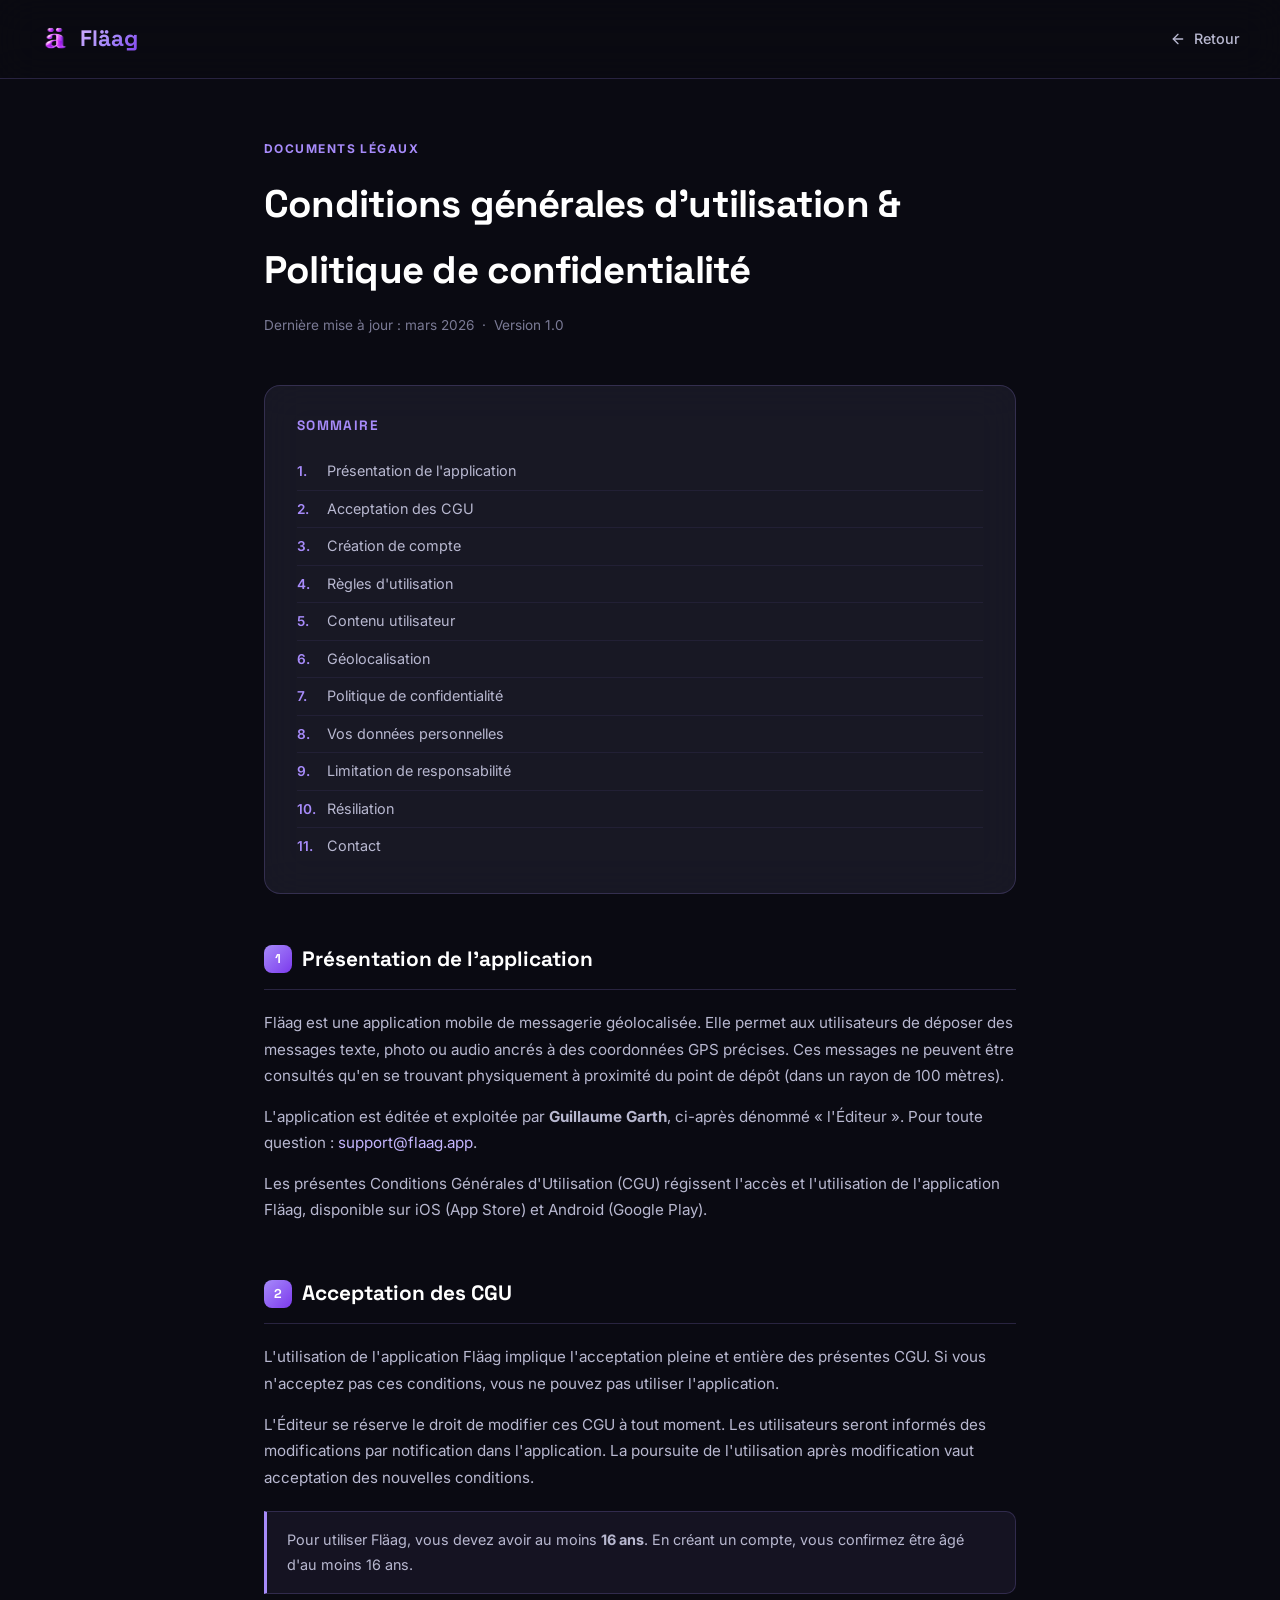
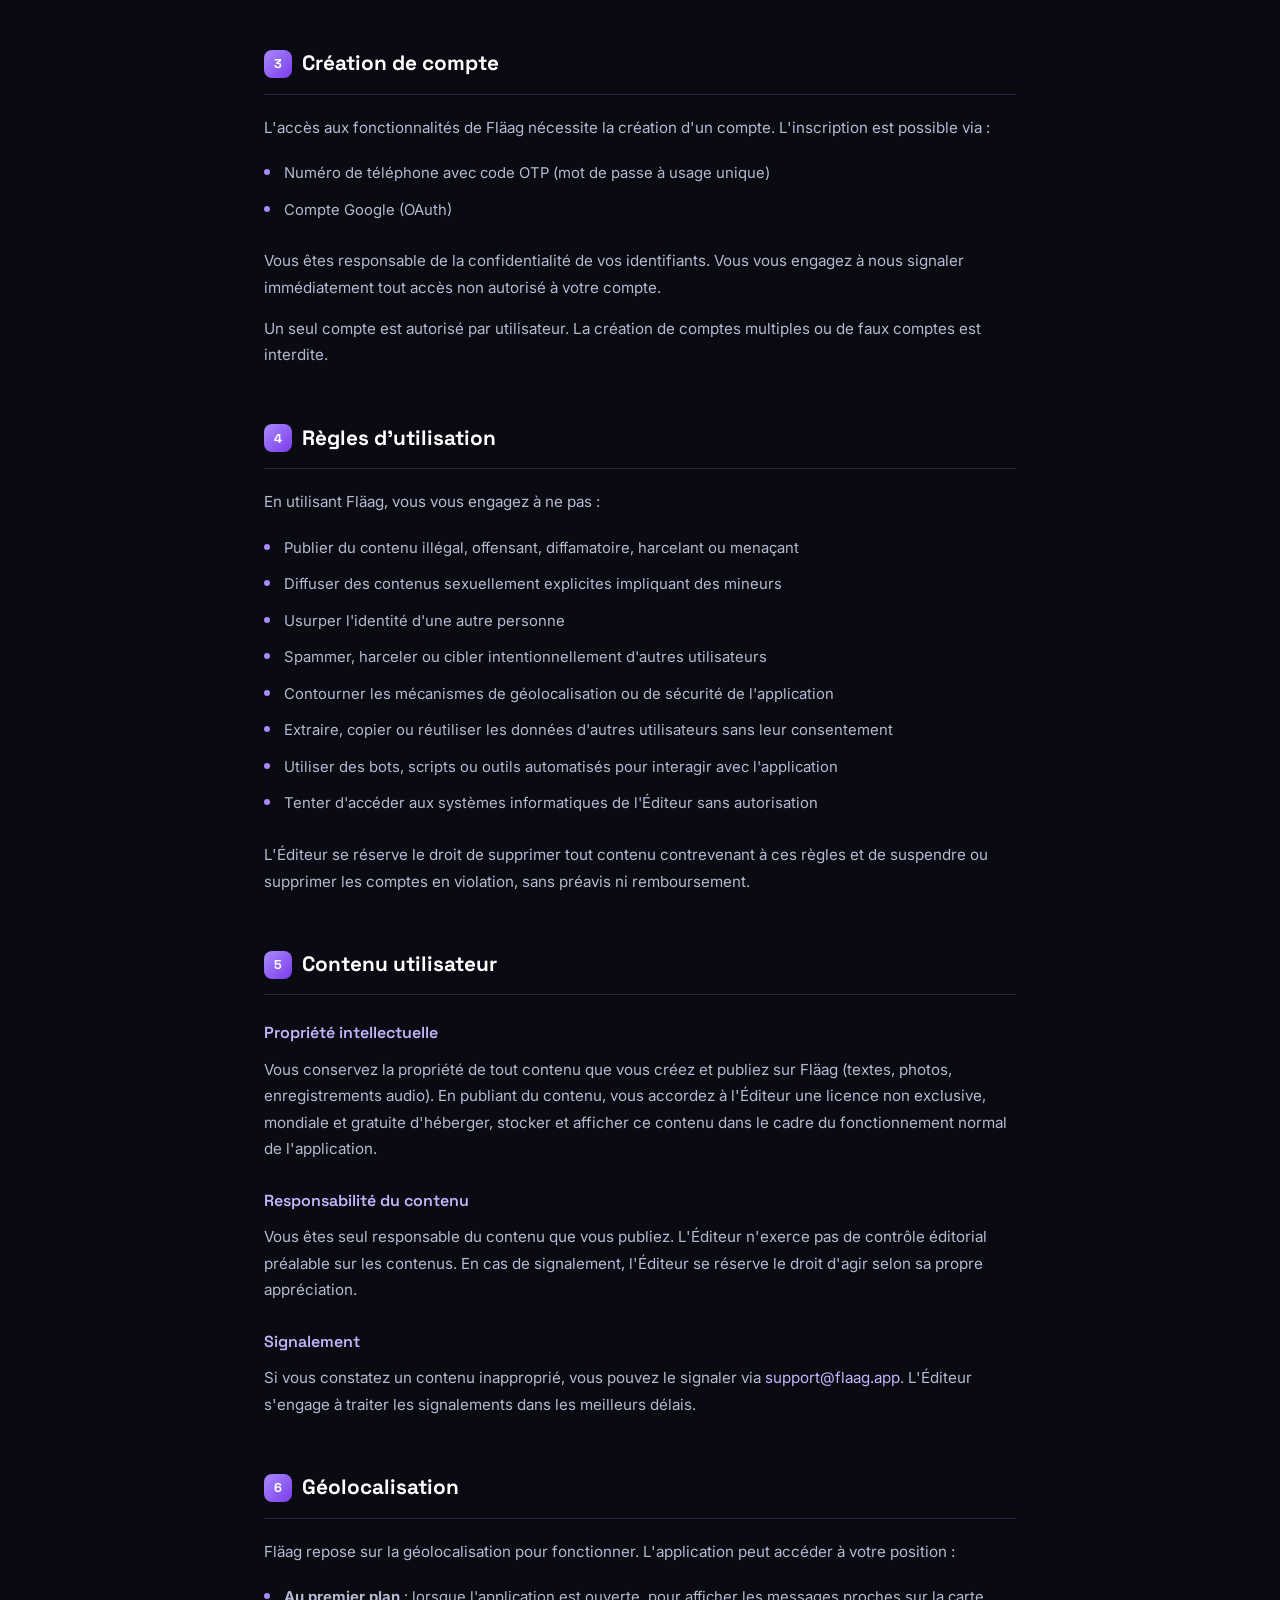
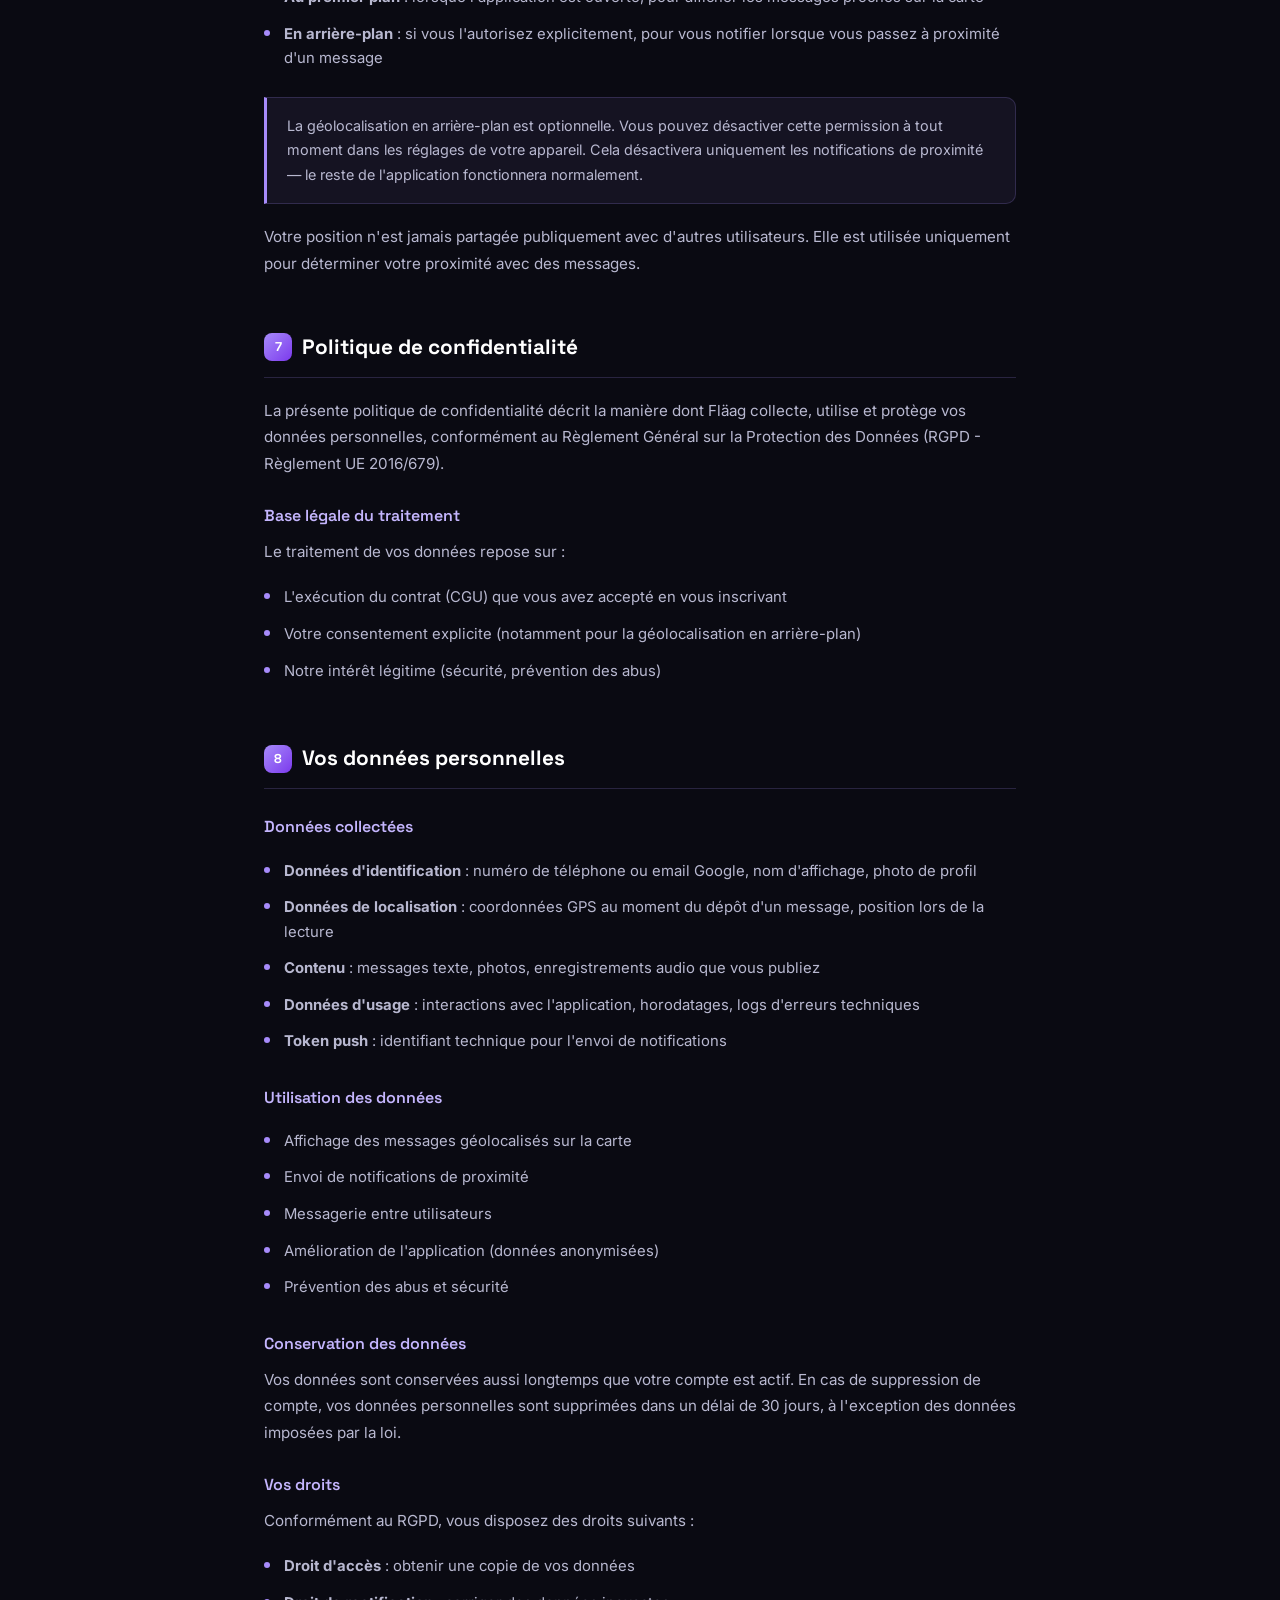
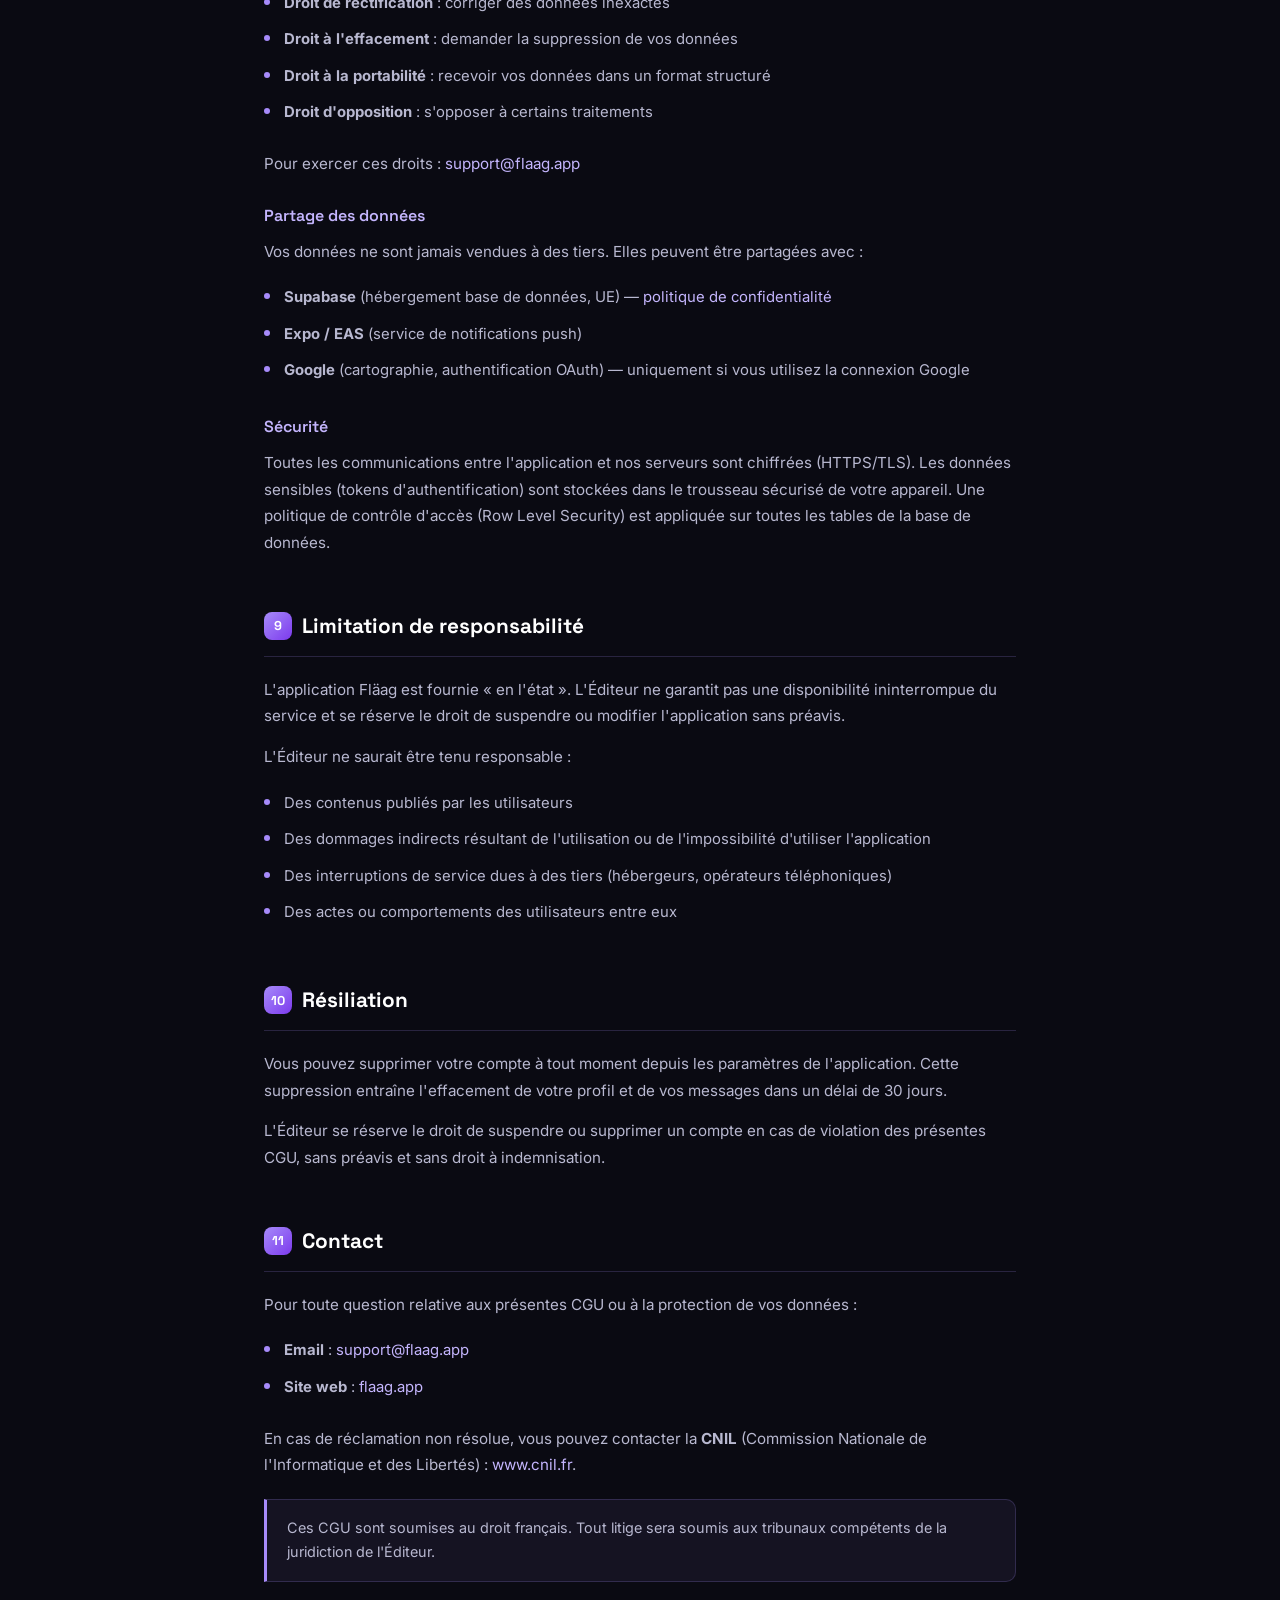
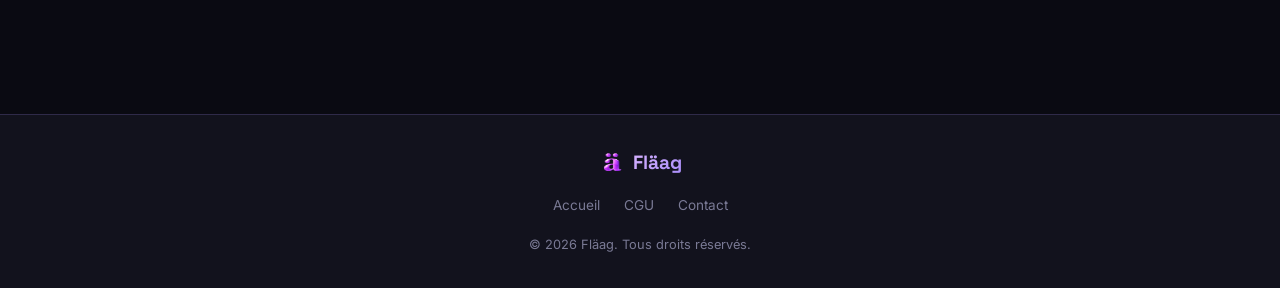
==== cgu.html @ 6e0fe10a "feat: initial landing page for Fläag app Landing page complète avec charte graphique de l'app (dark " ====
<!DOCTYPE html>
<html lang="fr" prefix="og: https://ogp.me/ns#">
<head>
  <meta charset="UTF-8" />
  <meta name="viewport" content="width=device-width, initial-scale=1.0" />

  <!-- ===== PRIMARY SEO ===== -->
  <title>CGU & Politique de confidentialité — Fläag, application de messagerie géolocalisée</title>
  <meta name="description" content="Conditions générales d'utilisation et politique de confidentialité de Fläag, l'application mobile de messagerie géolocalisée. Vos droits, vos données, notre engagement." />
  <meta name="author" content="Fläag" />
  <meta name="robots" content="index, follow" />
  <meta name="theme-color" content="#A78BFA" />
  <link rel="canonical" href="https://flaag.app/cgu.html" />

  <!-- ===== OPEN GRAPH ===== -->
  <meta property="og:type" content="website" />
  <meta property="og:site_name" content="Fläag" />
  <meta property="og:title" content="CGU & Politique de confidentialité — Fläag" />
  <meta property="og:description" content="Conditions générales d'utilisation et politique de confidentialité de Fläag, l'application de messagerie géolocalisée." />
  <meta property="og:image" content="https://flaag.app/assets/og-image.png" />
  <meta property="og:url" content="https://flaag.app/cgu.html" />
  <meta property="og:locale" content="fr_FR" />

  <!-- ===== ICONS ===== -->
  <link rel="icon" type="image/png" href="assets/logo transparent.png" />
  <link rel="apple-touch-icon" href="assets/logo transparent.png" />

  <!-- ===== JSON-LD BREADCRUMB ===== -->
  <script type="application/ld+json">
  {
    "@context": "https://schema.org",
    "@type": "BreadcrumbList",
    "itemListElement": [
      {
        "@type": "ListItem",
        "position": 1,
        "name": "Accueil",
        "item": "https://flaag.app/"
      },
      {
        "@type": "ListItem",
        "position": 2,
        "name": "CGU & Politique de confidentialité",
        "item": "https://flaag.app/cgu.html"
      }
    ]
  }
  </script>

  <!-- ===== FONTS ===== -->
  <link rel="preconnect" href="https://fonts.googleapis.com" />
  <link rel="preconnect" href="https://fonts.gstatic.com" crossorigin />
  <link href="https://fonts.googleapis.com/css2?family=Inter:wght@300;400;500;600;700&family=Space+Grotesk:wght@400;500;600;700&display=swap" rel="stylesheet" />
  <style>
    *, *::before, *::after {
      box-sizing: border-box;
      margin: 0;
      padding: 0;
    }

    :root {
      --bg-primary: #0A0A12;
      --bg-secondary: #12121D;
      --surface: #1E1E2D;
      --surface-glass: rgba(30, 30, 45, 0.7);
      --violet: #A78BFA;
      --violet-light: #C4B5FD;
      --violet-dark: #7C3AED;
      --lavender: #D8B4FE;
      --text-primary: #FFFFFF;
      --text-secondary: #B8B8D0;
      --text-muted: #7A7A95;
      --border: rgba(167, 139, 250, 0.2);
      --border-glow: rgba(167, 139, 250, 0.35);
    }

    body {
      font-family: 'Inter', sans-serif;
      background-color: var(--bg-primary);
      color: var(--text-primary);
      line-height: 1.7;
    }

    /* NAV */
    nav {
      position: sticky;
      top: 0;
      z-index: 100;
      display: flex;
      align-items: center;
      justify-content: space-between;
      padding: 20px 40px;
      background: rgba(10, 10, 18, 0.9);
      backdrop-filter: blur(20px);
      border-bottom: 1px solid var(--border);
    }

    .nav-logo {
      display: flex;
      align-items: center;
      gap: 10px;
      text-decoration: none;
    }

    .nav-logo img {
      width: 30px;
      height: 30px;
      border-radius: 8px;
    }

    .nav-logo-text {
      font-family: 'Space Grotesk', sans-serif;
      font-size: 1.4rem;
      font-weight: 700;
      background: linear-gradient(135deg, var(--lavender), var(--violet), var(--violet-dark));
      -webkit-background-clip: text;
      -webkit-text-fill-color: transparent;
      background-clip: text;
    }

    .nav-back {
      display: flex;
      align-items: center;
      gap: 8px;
      color: var(--text-secondary);
      text-decoration: none;
      font-size: 0.9rem;
      font-weight: 500;
      transition: color 0.2s;
    }

    .nav-back:hover {
      color: var(--violet-light);
    }

    /* LAYOUT */
    .page-wrapper {
      max-width: 800px;
      margin: 0 auto;
      padding: 60px 24px 80px;
    }

    /* TABLE OF CONTENTS */
    .toc {
      background: var(--surface-glass);
      border: 1px solid var(--border);
      border-radius: 16px;
      padding: 28px 32px;
      margin-bottom: 48px;
      backdrop-filter: blur(20px);
    }

    .toc h2 {
      font-family: 'Space Grotesk', sans-serif;
      font-size: 0.85rem;
      font-weight: 700;
      letter-spacing: 0.1em;
      text-transform: uppercase;
      color: var(--violet);
      margin-bottom: 16px;
    }

    .toc ol {
      list-style: none;
      counter-reset: toc;
    }

    .toc li {
      counter-increment: toc;
      display: flex;
      align-items: baseline;
      gap: 10px;
      padding: 6px 0;
      border-bottom: 1px solid rgba(167, 139, 250, 0.08);
    }

    .toc li:last-child {
      border-bottom: none;
    }

    .toc li::before {
      content: counter(toc) ".";
      color: var(--violet);
      font-weight: 600;
      font-size: 0.85rem;
      min-width: 20px;
    }

    .toc a {
      color: var(--text-secondary);
      text-decoration: none;
      font-size: 0.9rem;
      transition: color 0.2s;
    }

    .toc a:hover {
      color: var(--violet-light);
    }

    /* HERO HEADER */
    .doc-header {
      margin-bottom: 48px;
    }

    .doc-label {
      font-size: 0.75rem;
      font-weight: 700;
      letter-spacing: 0.12em;
      text-transform: uppercase;
      color: var(--violet);
      margin-bottom: 12px;
    }

    .doc-header h1 {
      font-family: 'Space Grotesk', sans-serif;
      font-size: clamp(1.8rem, 4vw, 2.4rem);
      font-weight: 700;
      letter-spacing: -0.02em;
      margin-bottom: 12px;
    }

    .doc-header .meta {
      font-size: 0.85rem;
      color: var(--text-muted);
    }

    /* SECTIONS */
    .doc-section {
      margin-bottom: 52px;
      scroll-margin-top: 80px;
    }

    .doc-section h2 {
      font-family: 'Space Grotesk', sans-serif;
      font-size: 1.3rem;
      font-weight: 700;
      color: var(--text-primary);
      margin-bottom: 20px;
      padding-bottom: 12px;
      border-bottom: 1px solid var(--border);
      display: flex;
      align-items: center;
      gap: 10px;
    }

    .doc-section h2 .section-num {
      display: inline-flex;
      align-items: center;
      justify-content: center;
      width: 28px;
      height: 28px;
      background: linear-gradient(135deg, var(--violet), var(--violet-dark));
      border-radius: 8px;
      font-size: 0.8rem;
      font-weight: 700;
      flex-shrink: 0;
    }

    .doc-section h3 {
      font-family: 'Space Grotesk', sans-serif;
      font-size: 1rem;
      font-weight: 600;
      color: var(--violet-light);
      margin: 24px 0 10px;
    }

    .doc-section p {
      font-size: 0.95rem;
      color: var(--text-secondary);
      margin-bottom: 14px;
      line-height: 1.75;
    }

    .doc-section ul, .doc-section ol {
      margin: 12px 0 20px 0;
      padding-left: 0;
      list-style: none;
    }

    .doc-section li {
      font-size: 0.93rem;
      color: var(--text-secondary);
      padding: 6px 0 6px 20px;
      position: relative;
      line-height: 1.65;
    }

    .doc-section li::before {
      content: '';
      position: absolute;
      left: 0;
      top: 14px;
      width: 6px;
      height: 6px;
      background: var(--violet);
      border-radius: 50%;
    }

    .doc-section ol {
      counter-reset: list;
    }

    .doc-section ol li::before {
      content: counter(list) ".";
      counter-increment: list;
      background: none;
      color: var(--violet);
      font-weight: 600;
      font-size: 0.85rem;
      border-radius: 0;
      top: 6px;
      width: auto;
      height: auto;
    }

    .highlight-box {
      background: rgba(167, 139, 250, 0.07);
      border: 1px solid rgba(167, 139, 250, 0.2);
      border-left: 3px solid var(--violet);
      border-radius: 0 10px 10px 0;
      padding: 16px 20px;
      margin: 20px 0;
      font-size: 0.9rem;
      color: var(--text-secondary);
    }

    a {
      color: var(--violet-light);
      text-decoration: none;
    }

    a:hover {
      text-decoration: underline;
    }

    /* FOOTER */
    footer {
      background: var(--bg-secondary);
      border-top: 1px solid var(--border);
      padding: 32px 24px;
      text-align: center;
    }

    .footer-logo {
      display: inline-flex;
      align-items: center;
      gap: 8px;
      margin-bottom: 12px;
    }

    .footer-logo img {
      width: 26px;
      height: 26px;
      border-radius: 6px;
    }

    .footer-logo-text {
      font-family: 'Space Grotesk', sans-serif;
      font-size: 1.2rem;
      font-weight: 700;
      background: linear-gradient(135deg, var(--lavender), var(--violet));
      -webkit-background-clip: text;
      -webkit-text-fill-color: transparent;
      background-clip: text;
    }

    .footer-links {
      display: flex;
      gap: 24px;
      list-style: none;
      justify-content: center;
      margin-bottom: 16px;
      flex-wrap: wrap;
    }

    .footer-links a {
      color: var(--text-muted);
      text-decoration: none;
      font-size: 0.85rem;
      transition: color 0.2s;
    }

    .footer-links a:hover {
      color: var(--violet-light);
    }

    .footer-copy {
      font-size: 0.8rem;
      color: var(--text-muted);
    }

    @media (max-width: 640px) {
      nav {
        padding: 14px 20px;
      }
      .nav-back span {
        display: none;
      }
      .page-wrapper {
        padding: 32px 16px 56px;
      }
      .doc-header h1 {
        font-size: 1.5rem;
      }
      .toc {
        padding: 20px 16px;
      }
      .toc li {
        padding: 8px 0;
      }
      .doc-section {
        margin-bottom: 40px;
        scroll-margin-top: 70px;
      }
      .doc-section h2 {
        font-size: 1.15rem;
        flex-wrap: wrap;
      }
      .doc-section p,
      .doc-section li {
        font-size: 0.9rem;
      }
      .highlight-box {
        font-size: 0.88rem;
        padding: 14px 16px;
      }
      .footer-links {
        gap: 12px;
      }
    }
  </style>
</head>
<body>

  <nav>
    <a href="index.html" class="nav-logo">
      <img src="assets/logo transparent.png" alt="Fläag logo" />
      <span class="nav-logo-text">Fläag</span>
    </a>
    <a href="index.html" class="nav-back">
      <svg width="16" height="16" viewBox="0 0 24 24" fill="none" stroke="currentColor" stroke-width="2" stroke-linecap="round" stroke-linejoin="round"><line x1="19" y1="12" x2="5" y2="12"></line><polyline points="12 19 5 12 12 5"></polyline></svg>
      Retour
    </a>
  </nav>

  <div class="page-wrapper">

    <div class="doc-header">
      <p class="doc-label">Documents légaux</p>
      <h1>Conditions générales d'utilisation &amp; Politique de confidentialité</h1>
      <p class="meta">Dernière mise à jour : mars 2026 &nbsp;·&nbsp; Version 1.0</p>
    </div>

    <!-- TABLE OF CONTENTS -->
    <div class="toc">
      <h2>Sommaire</h2>
      <ol>
        <li><a href="#presentation">Présentation de l'application</a></li>
        <li><a href="#acceptation">Acceptation des CGU</a></li>
        <li><a href="#compte">Création de compte</a></li>
        <li><a href="#utilisation">Règles d'utilisation</a></li>
        <li><a href="#contenu">Contenu utilisateur</a></li>
        <li><a href="#geolocalisation">Géolocalisation</a></li>
        <li><a href="#confidentialite">Politique de confidentialité</a></li>
        <li><a href="#donnees">Vos données personnelles</a></li>
        <li><a href="#responsabilite">Limitation de responsabilité</a></li>
        <li><a href="#resiliation">Résiliation</a></li>
        <li><a href="#contact">Contact</a></li>
      </ol>
    </div>

    <!-- SECTION 1 -->
    <div class="doc-section" id="presentation">
      <h2><span class="section-num">1</span> Présentation de l'application</h2>
      <p>
        Fläag est une application mobile de messagerie géolocalisée. Elle permet aux utilisateurs de déposer des messages texte, photo ou audio ancrés à des coordonnées GPS précises. Ces messages ne peuvent être consultés qu'en se trouvant physiquement à proximité du point de dépôt (dans un rayon de 100 mètres).
      </p>
      <p>
        L'application est éditée et exploitée par <strong>Guillaume Garth</strong>, ci-après dénommé «&nbsp;l'Éditeur&nbsp;». Pour toute question : <a href="mailto:support@flaag.app">support@flaag.app</a>.
      </p>
      <p>
        Les présentes Conditions Générales d'Utilisation (CGU) régissent l'accès et l'utilisation de l'application Fläag, disponible sur iOS (App Store) et Android (Google Play).
      </p>
    </div>

    <!-- SECTION 2 -->
    <div class="doc-section" id="acceptation">
      <h2><span class="section-num">2</span> Acceptation des CGU</h2>
      <p>
        L'utilisation de l'application Fläag implique l'acceptation pleine et entière des présentes CGU. Si vous n'acceptez pas ces conditions, vous ne pouvez pas utiliser l'application.
      </p>
      <p>
        L'Éditeur se réserve le droit de modifier ces CGU à tout moment. Les utilisateurs seront informés des modifications par notification dans l'application. La poursuite de l'utilisation après modification vaut acceptation des nouvelles conditions.
      </p>
      <div class="highlight-box">
        Pour utiliser Fläag, vous devez avoir au moins <strong>16 ans</strong>. En créant un compte, vous confirmez être âgé d'au moins 16 ans.
      </div>
    </div>

    <!-- SECTION 3 -->
    <div class="doc-section" id="compte">
      <h2><span class="section-num">3</span> Création de compte</h2>
      <p>L'accès aux fonctionnalités de Fläag nécessite la création d'un compte. L'inscription est possible via :</p>
      <ul>
        <li>Numéro de téléphone avec code OTP (mot de passe à usage unique)</li>
        <li>Compte Google (OAuth)</li>
      </ul>
      <p>
        Vous êtes responsable de la confidentialité de vos identifiants. Vous vous engagez à nous signaler immédiatement tout accès non autorisé à votre compte.
      </p>
      <p>
        Un seul compte est autorisé par utilisateur. La création de comptes multiples ou de faux comptes est interdite.
      </p>
    </div>

    <!-- SECTION 4 -->
    <div class="doc-section" id="utilisation">
      <h2><span class="section-num">4</span> Règles d'utilisation</h2>
      <p>En utilisant Fläag, vous vous engagez à ne pas :</p>
      <ul>
        <li>Publier du contenu illégal, offensant, diffamatoire, harcelant ou menaçant</li>
        <li>Diffuser des contenus sexuellement explicites impliquant des mineurs</li>
        <li>Usurper l'identité d'une autre personne</li>
        <li>Spammer, harceler ou cibler intentionnellement d'autres utilisateurs</li>
        <li>Contourner les mécanismes de géolocalisation ou de sécurité de l'application</li>
        <li>Extraire, copier ou réutiliser les données d'autres utilisateurs sans leur consentement</li>
        <li>Utiliser des bots, scripts ou outils automatisés pour interagir avec l'application</li>
        <li>Tenter d'accéder aux systèmes informatiques de l'Éditeur sans autorisation</li>
      </ul>
      <p>
        L'Éditeur se réserve le droit de supprimer tout contenu contrevenant à ces règles et de suspendre ou supprimer les comptes en violation, sans préavis ni remboursement.
      </p>
    </div>

    <!-- SECTION 5 -->
    <div class="doc-section" id="contenu">
      <h2><span class="section-num">5</span> Contenu utilisateur</h2>
      <h3>Propriété intellectuelle</h3>
      <p>
        Vous conservez la propriété de tout contenu que vous créez et publiez sur Fläag (textes, photos, enregistrements audio). En publiant du contenu, vous accordez à l'Éditeur une licence non exclusive, mondiale et gratuite d'héberger, stocker et afficher ce contenu dans le cadre du fonctionnement normal de l'application.
      </p>
      <h3>Responsabilité du contenu</h3>
      <p>
        Vous êtes seul responsable du contenu que vous publiez. L'Éditeur n'exerce pas de contrôle éditorial préalable sur les contenus. En cas de signalement, l'Éditeur se réserve le droit d'agir selon sa propre appréciation.
      </p>
      <h3>Signalement</h3>
      <p>
        Si vous constatez un contenu inapproprié, vous pouvez le signaler via <a href="mailto:support@flaag.app">support@flaag.app</a>. L'Éditeur s'engage à traiter les signalements dans les meilleurs délais.
      </p>
    </div>

    <!-- SECTION 6 -->
    <div class="doc-section" id="geolocalisation">
      <h2><span class="section-num">6</span> Géolocalisation</h2>
      <p>
        Fläag repose sur la géolocalisation pour fonctionner. L'application peut accéder à votre position :
      </p>
      <ul>
        <li><strong>Au premier plan</strong> : lorsque l'application est ouverte, pour afficher les messages proches sur la carte</li>
        <li><strong>En arrière-plan</strong> : si vous l'autorisez explicitement, pour vous notifier lorsque vous passez à proximité d'un message</li>
      </ul>
      <div class="highlight-box">
        La géolocalisation en arrière-plan est optionnelle. Vous pouvez désactiver cette permission à tout moment dans les réglages de votre appareil. Cela désactivera uniquement les notifications de proximité — le reste de l'application fonctionnera normalement.
      </div>
      <p>
        Votre position n'est jamais partagée publiquement avec d'autres utilisateurs. Elle est utilisée uniquement pour déterminer votre proximité avec des messages.
      </p>
    </div>

    <!-- SECTION 7 -->
    <div class="doc-section" id="confidentialite">
      <h2><span class="section-num">7</span> Politique de confidentialité</h2>
      <p>
        La présente politique de confidentialité décrit la manière dont Fläag collecte, utilise et protège vos données personnelles, conformément au Règlement Général sur la Protection des Données (RGPD - Règlement UE 2016/679).
      </p>
      <h3>Base légale du traitement</h3>
      <p>
        Le traitement de vos données repose sur :
      </p>
      <ul>
        <li>L'exécution du contrat (CGU) que vous avez accepté en vous inscrivant</li>
        <li>Votre consentement explicite (notamment pour la géolocalisation en arrière-plan)</li>
        <li>Notre intérêt légitime (sécurité, prévention des abus)</li>
      </ul>
    </div>

    <!-- SECTION 8 -->
    <div class="doc-section" id="donnees">
      <h2><span class="section-num">8</span> Vos données personnelles</h2>

      <h3>Données collectées</h3>
      <ul>
        <li><strong>Données d'identification</strong> : numéro de téléphone ou email Google, nom d'affichage, photo de profil</li>
        <li><strong>Données de localisation</strong> : coordonnées GPS au moment du dépôt d'un message, position lors de la lecture</li>
        <li><strong>Contenu</strong> : messages texte, photos, enregistrements audio que vous publiez</li>
        <li><strong>Données d'usage</strong> : interactions avec l'application, horodatages, logs d'erreurs techniques</li>
        <li><strong>Token push</strong> : identifiant technique pour l'envoi de notifications</li>
      </ul>

      <h3>Utilisation des données</h3>
      <ul>
        <li>Affichage des messages géolocalisés sur la carte</li>
        <li>Envoi de notifications de proximité</li>
        <li>Messagerie entre utilisateurs</li>
        <li>Amélioration de l'application (données anonymisées)</li>
        <li>Prévention des abus et sécurité</li>
      </ul>

      <h3>Conservation des données</h3>
      <p>
        Vos données sont conservées aussi longtemps que votre compte est actif. En cas de suppression de compte, vos données personnelles sont supprimées dans un délai de 30 jours, à l'exception des données imposées par la loi.
      </p>

      <h3>Vos droits</h3>
      <p>Conformément au RGPD, vous disposez des droits suivants :</p>
      <ul>
        <li><strong>Droit d'accès</strong> : obtenir une copie de vos données</li>
        <li><strong>Droit de rectification</strong> : corriger des données inexactes</li>
        <li><strong>Droit à l'effacement</strong> : demander la suppression de vos données</li>
        <li><strong>Droit à la portabilité</strong> : recevoir vos données dans un format structuré</li>
        <li><strong>Droit d'opposition</strong> : s'opposer à certains traitements</li>
      </ul>
      <p>
        Pour exercer ces droits : <a href="mailto:support@flaag.app">support@flaag.app</a>
      </p>

      <h3>Partage des données</h3>
      <p>
        Vos données ne sont jamais vendues à des tiers. Elles peuvent être partagées avec :
      </p>
      <ul>
        <li><strong>Supabase</strong> (hébergement base de données, UE) — <a href="https://supabase.com/privacy" target="_blank" rel="noopener">politique de confidentialité</a></li>
        <li><strong>Expo / EAS</strong> (service de notifications push)</li>
        <li><strong>Google</strong> (cartographie, authentification OAuth) — uniquement si vous utilisez la connexion Google</li>
      </ul>

      <h3>Sécurité</h3>
      <p>
        Toutes les communications entre l'application et nos serveurs sont chiffrées (HTTPS/TLS). Les données sensibles (tokens d'authentification) sont stockées dans le trousseau sécurisé de votre appareil. Une politique de contrôle d'accès (Row Level Security) est appliquée sur toutes les tables de la base de données.
      </p>
    </div>

    <!-- SECTION 9 -->
    <div class="doc-section" id="responsabilite">
      <h2><span class="section-num">9</span> Limitation de responsabilité</h2>
      <p>
        L'application Fläag est fournie «&nbsp;en l'état&nbsp;». L'Éditeur ne garantit pas une disponibilité ininterrompue du service et se réserve le droit de suspendre ou modifier l'application sans préavis.
      </p>
      <p>
        L'Éditeur ne saurait être tenu responsable :
      </p>
      <ul>
        <li>Des contenus publiés par les utilisateurs</li>
        <li>Des dommages indirects résultant de l'utilisation ou de l'impossibilité d'utiliser l'application</li>
        <li>Des interruptions de service dues à des tiers (hébergeurs, opérateurs téléphoniques)</li>
        <li>Des actes ou comportements des utilisateurs entre eux</li>
      </ul>
    </div>

    <!-- SECTION 10 -->
    <div class="doc-section" id="resiliation">
      <h2><span class="section-num">10</span> Résiliation</h2>
      <p>
        Vous pouvez supprimer votre compte à tout moment depuis les paramètres de l'application. Cette suppression entraîne l'effacement de votre profil et de vos messages dans un délai de 30 jours.
      </p>
      <p>
        L'Éditeur se réserve le droit de suspendre ou supprimer un compte en cas de violation des présentes CGU, sans préavis et sans droit à indemnisation.
      </p>
    </div>

    <!-- SECTION 11 -->
    <div class="doc-section" id="contact">
      <h2><span class="section-num">11</span> Contact</h2>
      <p>Pour toute question relative aux présentes CGU ou à la protection de vos données :</p>
      <ul>
        <li><strong>Email</strong> : <a href="mailto:support@flaag.app">support@flaag.app</a></li>
        <li><strong>Site web</strong> : <a href="index.html">flaag.app</a></li>
      </ul>
      <p>
        En cas de réclamation non résolue, vous pouvez contacter la <strong>CNIL</strong> (Commission Nationale de l'Informatique et des Libertés) : <a href="https://www.cnil.fr" target="_blank" rel="noopener">www.cnil.fr</a>.
      </p>
      <div class="highlight-box">
        Ces CGU sont soumises au droit français. Tout litige sera soumis aux tribunaux compétents de la juridiction de l'Éditeur.
      </div>
    </div>

  </div>

  <footer>
    <div class="footer-logo">
      <img src="assets/logo transparent.png" alt="Fläag" />
      <span class="footer-logo-text">Fläag</span>
    </div>
    <ul class="footer-links">
      <li><a href="index.html">Accueil</a></li>
      <li><a href="cgu.html">CGU</a></li>
      <li><a href="mailto:support@flaag.app">Contact</a></li>
    </ul>
    <p class="footer-copy">&copy; 2026 Fläag. Tous droits réservés.</p>
  </footer>

</body>
</html>
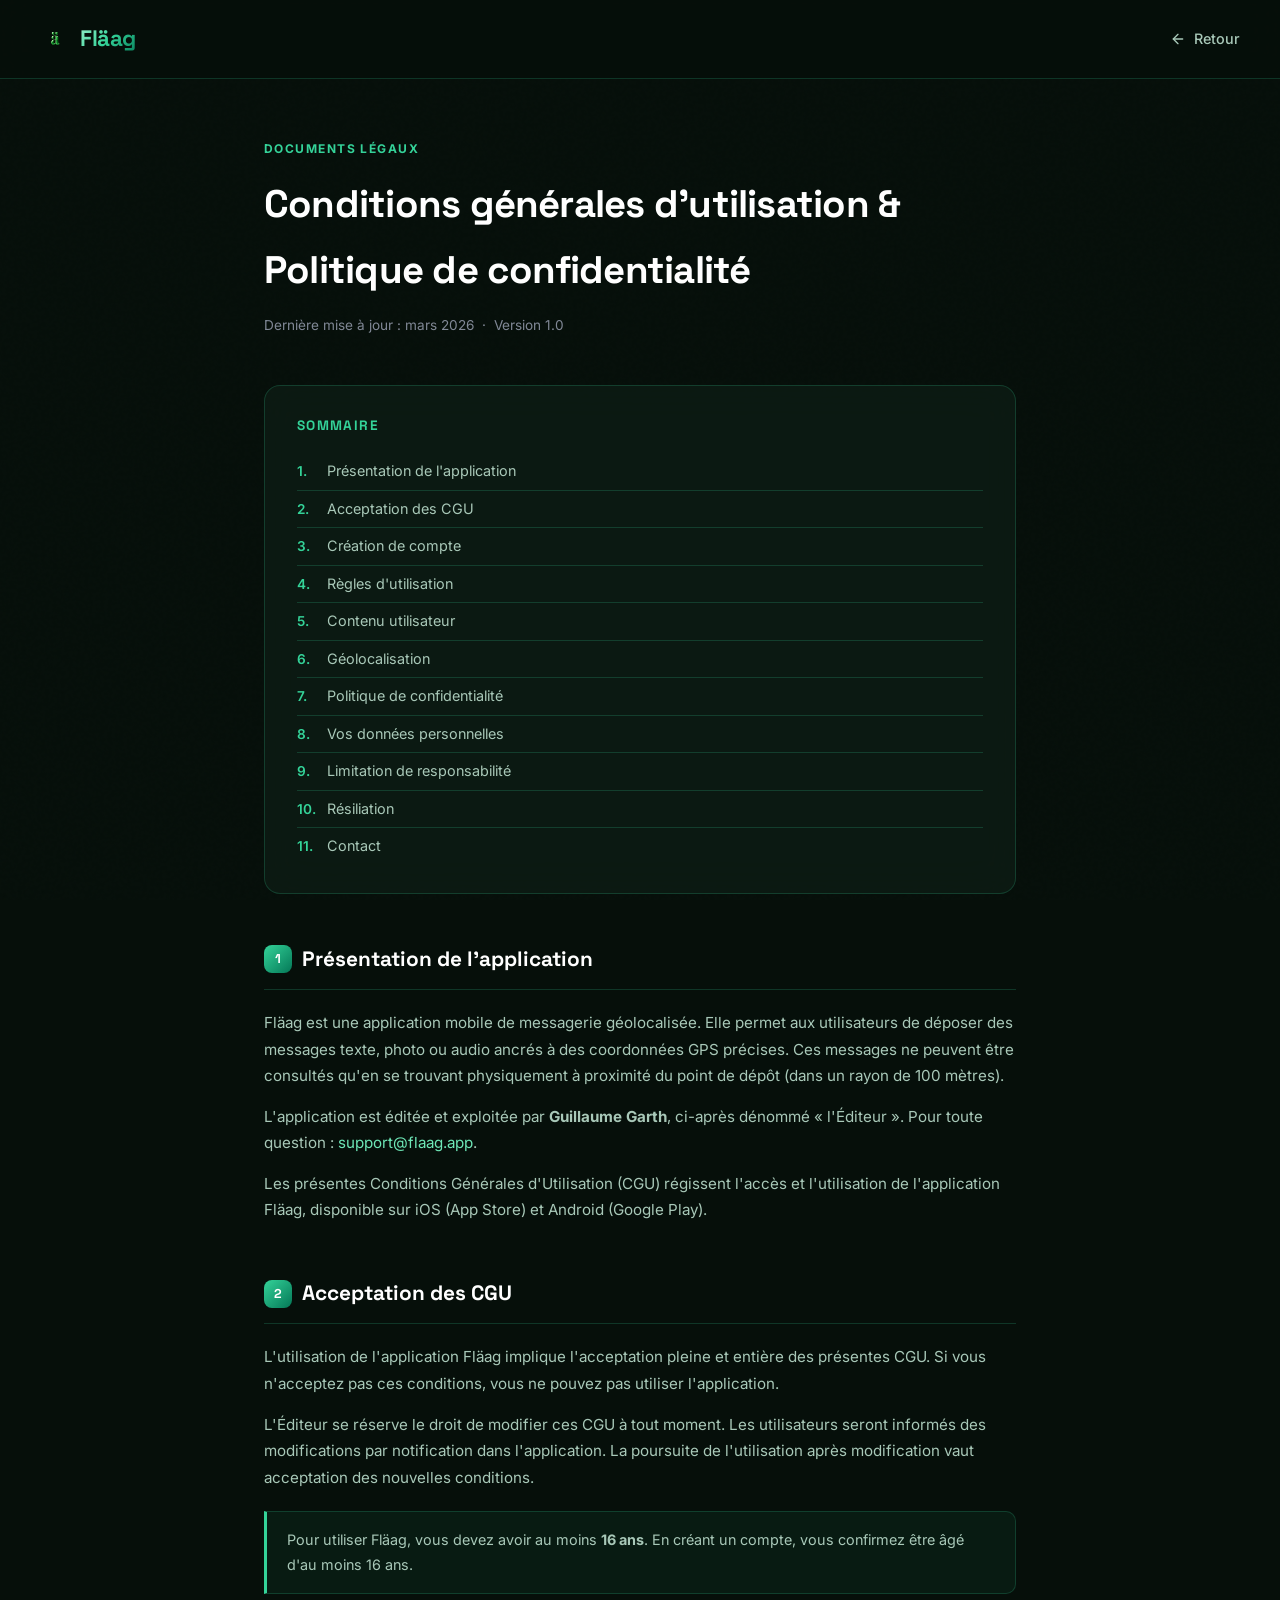
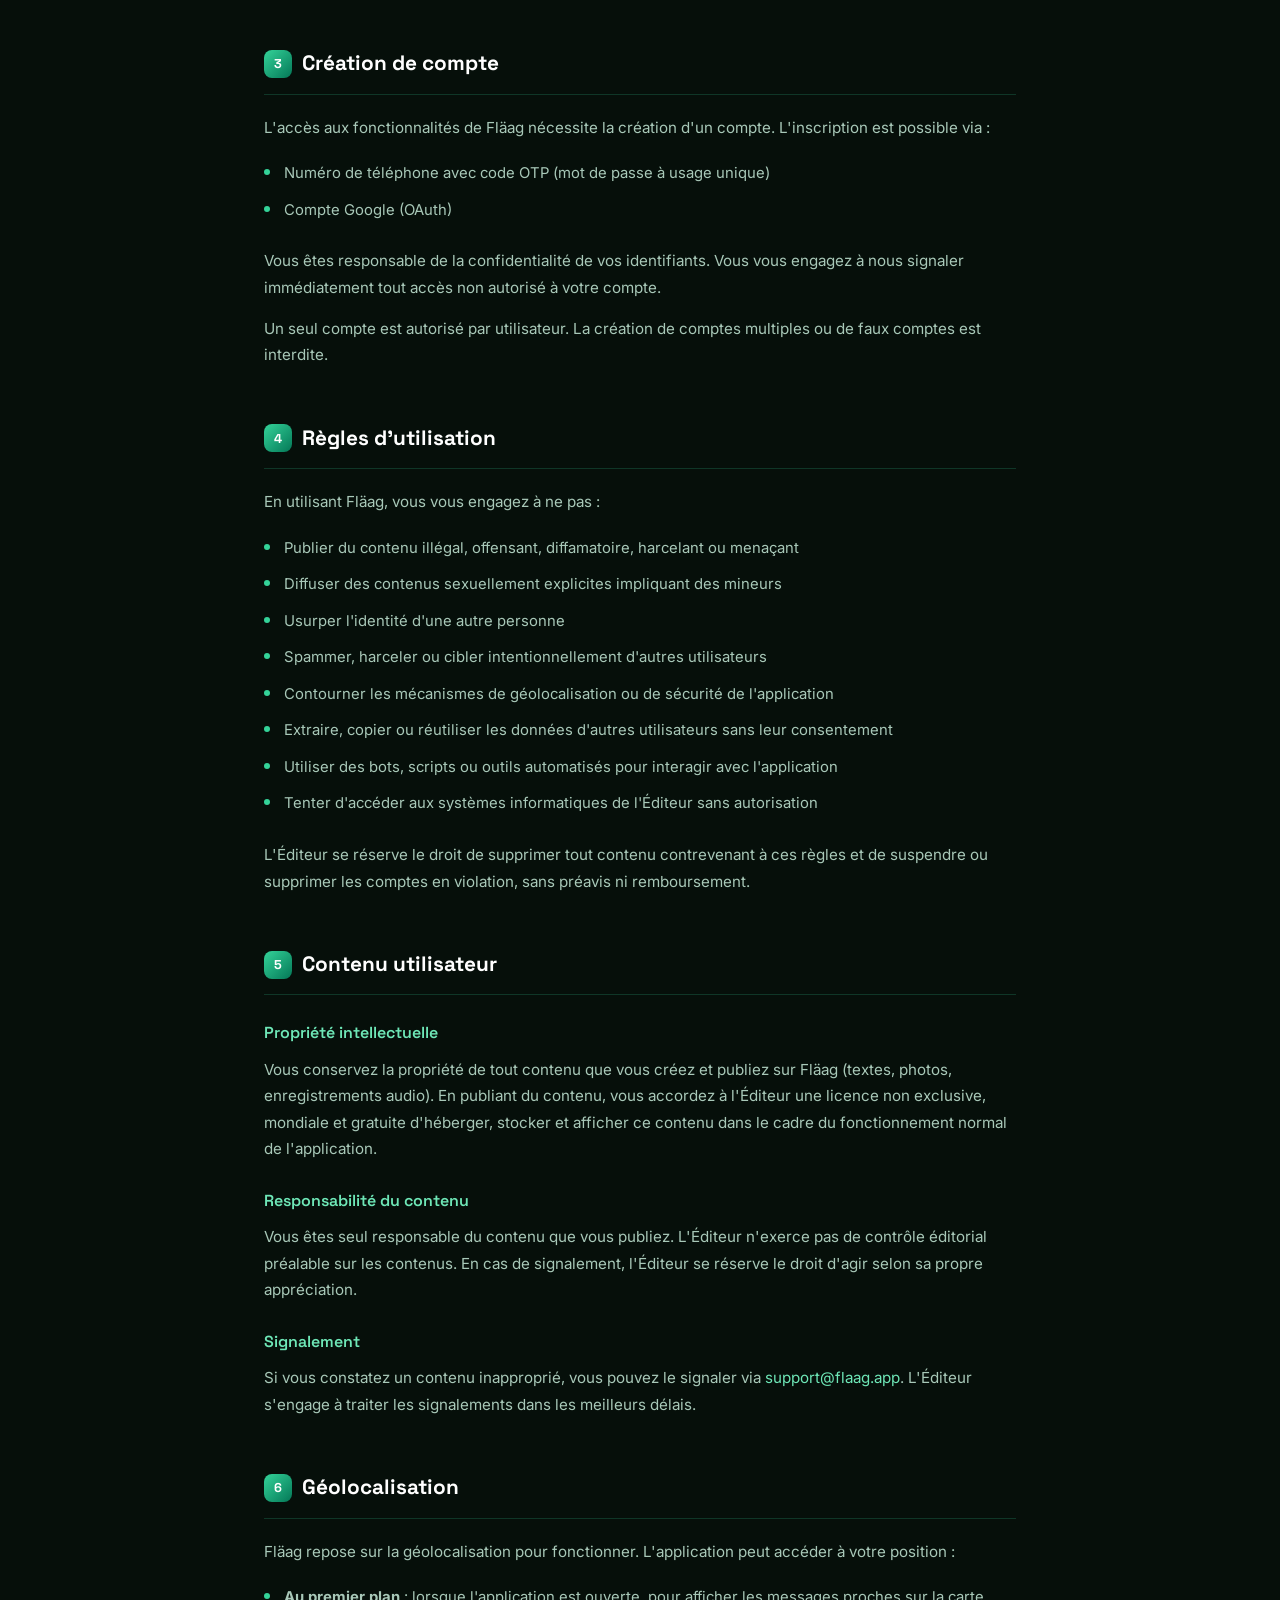
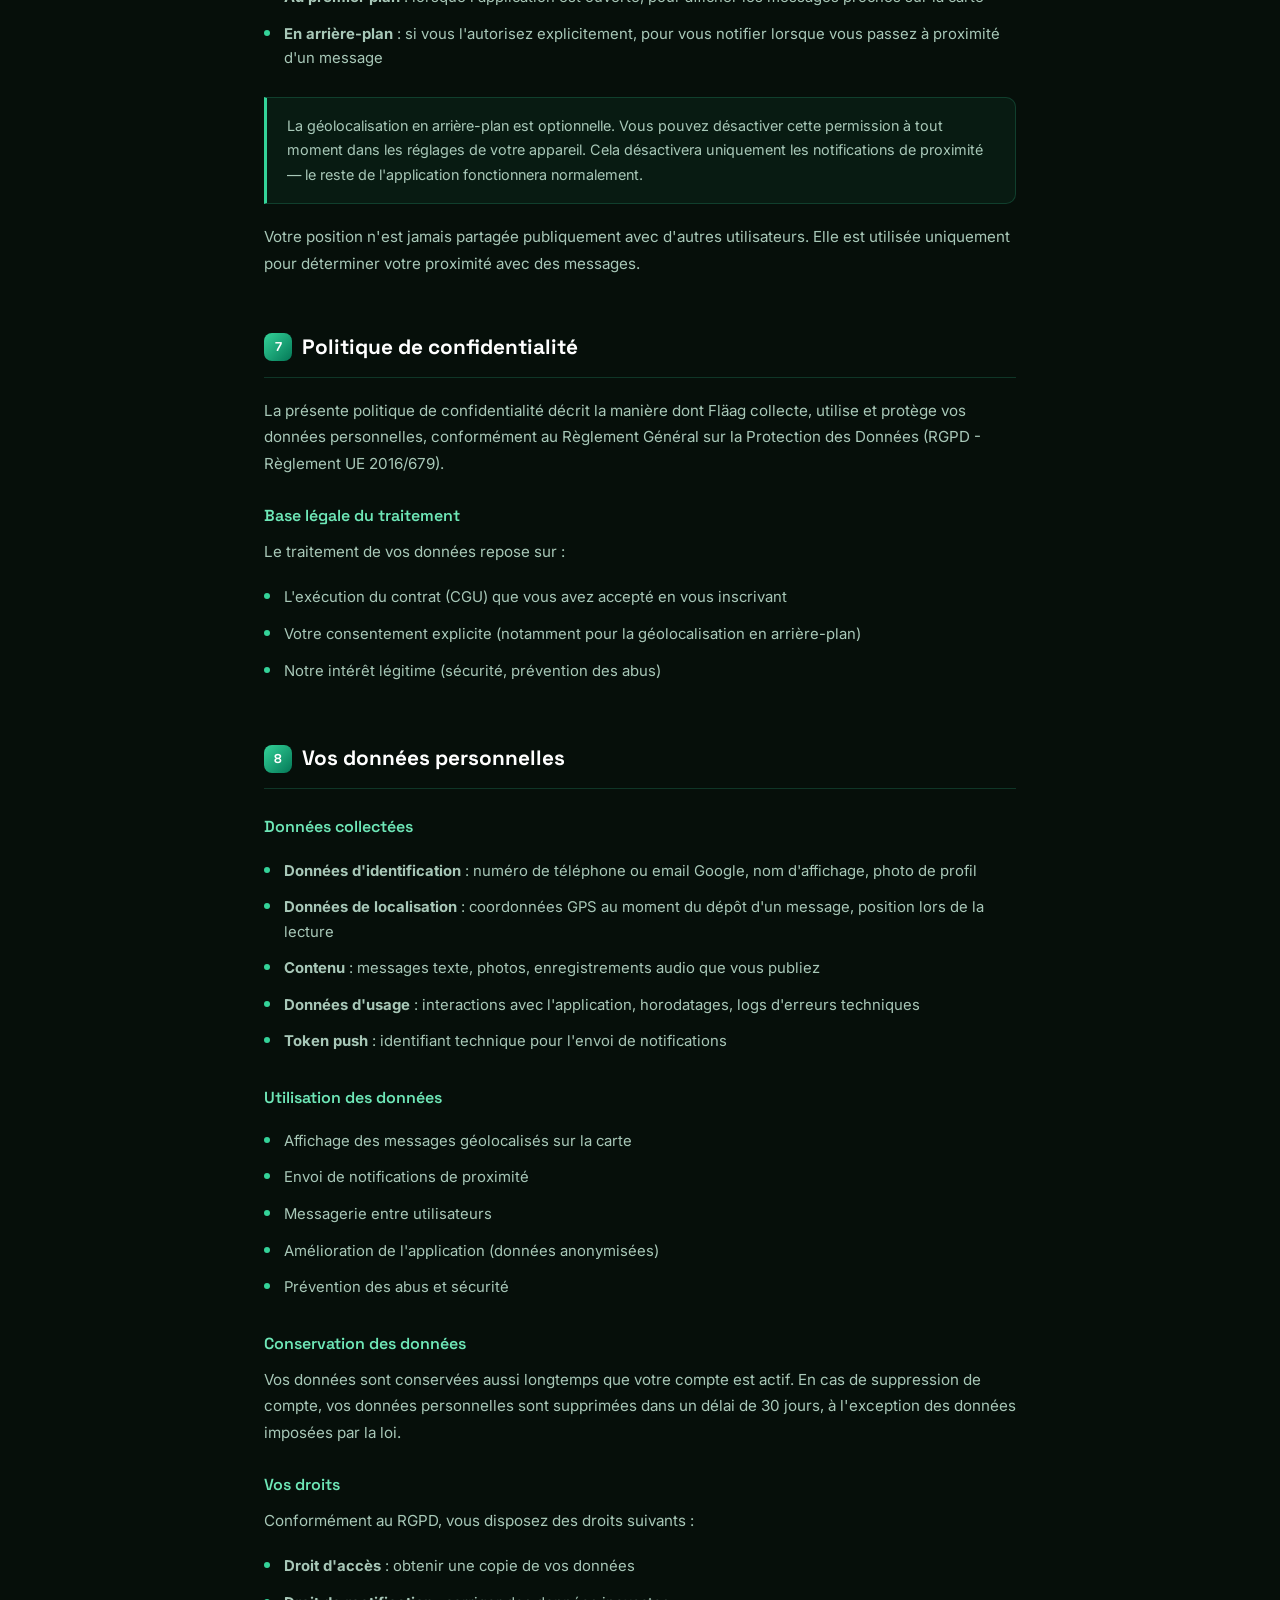
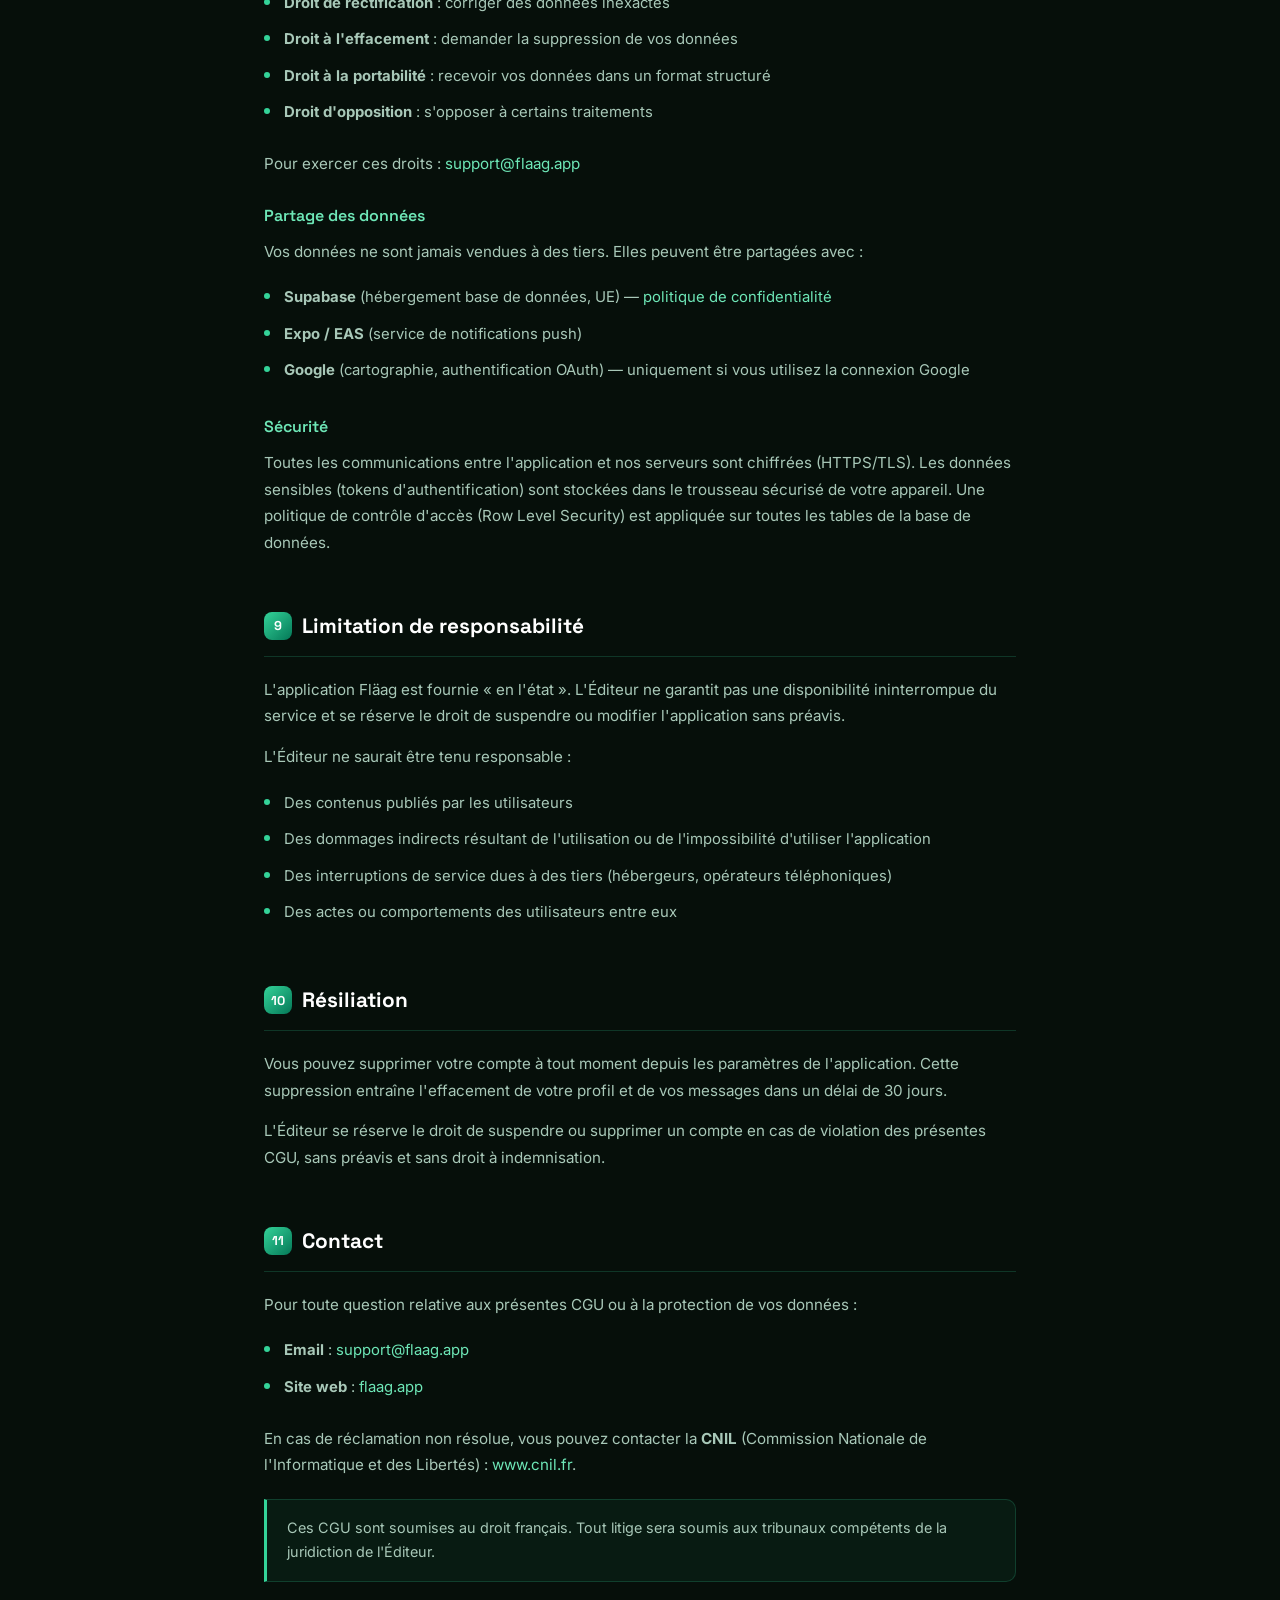
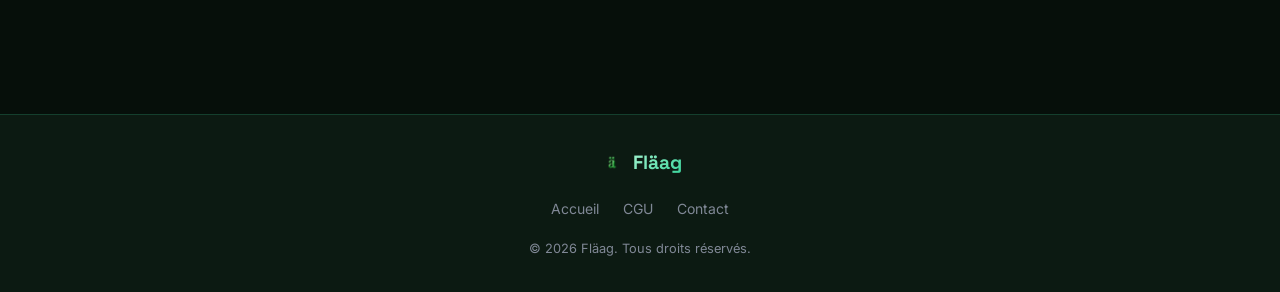
==== commit 4a387936: "Add theme styles and internationalization support - Introduced a new CSS file (theme.css) for stylin" ====
--- a/cgu.html
+++ b/cgu.html
@@ -9,7 +9,7 @@
   <meta name="description" content="Conditions générales d'utilisation et politique de confidentialité de Fläag, l'application mobile de messagerie géolocalisée. Vos droits, vos données, notre engagement." />
   <meta name="author" content="Fläag" />
   <meta name="robots" content="index, follow" />
-  <meta name="theme-color" content="#A78BFA" />
+  <meta name="theme-color" content="#34D399" />
   <link rel="canonical" href="https://flaag.app/cgu.html" />
 
   <!-- ===== OPEN GRAPH ===== -->
@@ -22,8 +22,8 @@
   <meta property="og:locale" content="fr_FR" />
 
   <!-- ===== ICONS ===== -->
-  <link rel="icon" type="image/png" href="assets/logo transparent.png" />
-  <link rel="apple-touch-icon" href="assets/logo transparent.png" />
+  <link rel="icon" type="image/png" href="assets/logo%20transparent.png" />
+  <link rel="apple-touch-icon" href="assets/logo%20transparent.png" />
 
   <!-- ===== JSON-LD BREADCRUMB ===== -->
   <script type="application/ld+json">
@@ -51,87 +51,12 @@
   <link rel="preconnect" href="https://fonts.googleapis.com" />
   <link rel="preconnect" href="https://fonts.gstatic.com" crossorigin />
   <link href="https://fonts.googleapis.com/css2?family=Inter:wght@300;400;500;600;700&family=Space+Grotesk:wght@400;500;600;700&display=swap" rel="stylesheet" />
+  <link rel="stylesheet" href="theme.css" />
   <style>
-    *, *::before, *::after {
-      box-sizing: border-box;
-      margin: 0;
-      padding: 0;
-    }
-
-    :root {
-      --bg-primary: #0A0A12;
-      --bg-secondary: #12121D;
-      --surface: #1E1E2D;
-      --surface-glass: rgba(30, 30, 45, 0.7);
-      --violet: #A78BFA;
-      --violet-light: #C4B5FD;
-      --violet-dark: #7C3AED;
-      --lavender: #D8B4FE;
-      --text-primary: #FFFFFF;
-      --text-secondary: #B8B8D0;
-      --text-muted: #7A7A95;
-      --border: rgba(167, 139, 250, 0.2);
-      --border-glow: rgba(167, 139, 250, 0.35);
-    }
-
-    body {
-      font-family: 'Inter', sans-serif;
-      background-color: var(--bg-primary);
-      color: var(--text-primary);
-      line-height: 1.7;
-    }
-
-    /* NAV */
-    nav {
-      position: sticky;
-      top: 0;
-      z-index: 100;
-      display: flex;
-      align-items: center;
-      justify-content: space-between;
-      padding: 20px 40px;
-      background: rgba(10, 10, 18, 0.9);
-      backdrop-filter: blur(20px);
-      border-bottom: 1px solid var(--border);
-    }
-
-    .nav-logo {
-      display: flex;
-      align-items: center;
-      gap: 10px;
-      text-decoration: none;
-    }
-
-    .nav-logo img {
-      width: 30px;
-      height: 30px;
-      border-radius: 8px;
-    }
-
-    .nav-logo-text {
-      font-family: 'Space Grotesk', sans-serif;
-      font-size: 1.4rem;
-      font-weight: 700;
-      background: linear-gradient(135deg, var(--lavender), var(--violet), var(--violet-dark));
-      -webkit-background-clip: text;
-      -webkit-text-fill-color: transparent;
-      background-clip: text;
-    }
-
-    .nav-back {
-      display: flex;
-      align-items: center;
-      gap: 8px;
-      color: var(--text-secondary);
-      text-decoration: none;
-      font-size: 0.9rem;
-      font-weight: 500;
-      transition: color 0.2s;
-    }
-
-    .nav-back:hover {
-      color: var(--violet-light);
-    }
+    /* nav is sticky on this page (not fixed like index) */
+    nav { position: sticky; }
+
+    body { line-height: 1.7; }
 
     /* LAYOUT */
     .page-wrapper {
@@ -171,12 +96,10 @@
       align-items: baseline;
       gap: 10px;
       padding: 6px 0;
-      border-bottom: 1px solid rgba(167, 139, 250, 0.08);
-    }
-
-    .toc li:last-child {
-      border-bottom: none;
-    }
+      border-bottom: 1px solid var(--border);
+    }
+
+    .toc li:last-child { border-bottom: none; }
 
     .toc li::before {
       content: counter(toc) ".";
@@ -193,14 +116,10 @@
       transition: color 0.2s;
     }
 
-    .toc a:hover {
-      color: var(--violet-light);
-    }
-
-    /* HERO HEADER */
-    .doc-header {
-      margin-bottom: 48px;
-    }
+    .toc a:hover { color: var(--violet-light); }
+
+    /* PAGE HEADER */
+    .doc-header { margin-bottom: 48px; }
 
     .doc-label {
       font-size: 0.75rem;
@@ -224,7 +143,7 @@
       color: var(--text-muted);
     }
 
-    /* SECTIONS */
+    /* CONTENT SECTIONS */
     .doc-section {
       margin-bottom: 52px;
       scroll-margin-top: 80px;
@@ -296,9 +215,7 @@
       border-radius: 50%;
     }
 
-    .doc-section ol {
-      counter-reset: list;
-    }
+    .doc-section ol { counter-reset: list; }
 
     .doc-section ol li::before {
       content: counter(list) ".";
@@ -314,8 +231,8 @@
     }
 
     .highlight-box {
-      background: rgba(167, 139, 250, 0.07);
-      border: 1px solid rgba(167, 139, 250, 0.2);
+      background: rgba(52, 211, 153, 0.06);
+      border: 1px solid var(--border);
       border-left: 3px solid var(--violet);
       border-radius: 0 10px 10px 0;
       padding: 16px 20px;
@@ -329,85 +246,38 @@
       text-decoration: none;
     }
 
-    a:hover {
-      text-decoration: underline;
-    }
-
-    /* FOOTER */
+    a:hover { text-decoration: underline; }
+
+    /* CGU footer is centered (override theme's flex row) */
     footer {
-      background: var(--bg-secondary);
-      border-top: 1px solid var(--border);
       padding: 32px 24px;
       text-align: center;
     }
 
+    .footer-inner {
+      flex-direction: column;
+      align-items: center;
+      gap: 12px;
+    }
+
     .footer-logo {
       display: inline-flex;
-      align-items: center;
-      gap: 8px;
-      margin-bottom: 12px;
-    }
-
-    .footer-logo img {
-      width: 26px;
-      height: 26px;
-      border-radius: 6px;
-    }
-
-    .footer-logo-text {
-      font-family: 'Space Grotesk', sans-serif;
-      font-size: 1.2rem;
-      font-weight: 700;
-      background: linear-gradient(135deg, var(--lavender), var(--violet));
-      -webkit-background-clip: text;
-      -webkit-text-fill-color: transparent;
-      background-clip: text;
+      margin-bottom: 4px;
     }
 
     .footer-links {
-      display: flex;
-      gap: 24px;
-      list-style: none;
       justify-content: center;
-      margin-bottom: 16px;
-      flex-wrap: wrap;
-    }
-
-    .footer-links a {
-      color: var(--text-muted);
-      text-decoration: none;
-      font-size: 0.85rem;
-      transition: color 0.2s;
-    }
-
-    .footer-links a:hover {
-      color: var(--violet-light);
-    }
-
-    .footer-copy {
-      font-size: 0.8rem;
-      color: var(--text-muted);
+      margin-bottom: 4px;
     }
 
     @media (max-width: 640px) {
-      nav {
-        padding: 14px 20px;
-      }
-      .nav-back span {
-        display: none;
-      }
-      .page-wrapper {
-        padding: 32px 16px 56px;
-      }
-      .doc-header h1 {
-        font-size: 1.5rem;
-      }
-      .toc {
-        padding: 20px 16px;
-      }
-      .toc li {
-        padding: 8px 0;
-      }
+      .page-wrapper { padding: 32px 16px 56px; }
+
+      .doc-header h1 { font-size: 1.5rem; }
+
+      .toc { padding: 20px 16px; }
+      .toc li { padding: 8px 0; }
+
       .doc-section {
         margin-bottom: 40px;
         scroll-margin-top: 70px;
@@ -417,16 +287,14 @@
         flex-wrap: wrap;
       }
       .doc-section p,
-      .doc-section li {
-        font-size: 0.9rem;
-      }
+      .doc-section li { font-size: 0.9rem; }
+
       .highlight-box {
         font-size: 0.88rem;
         padding: 14px 16px;
       }
-      .footer-links {
-        gap: 12px;
-      }
+
+      .footer-links { gap: 12px; }
     }
   </style>
 </head>
@@ -434,7 +302,7 @@
 
   <nav>
     <a href="index.html" class="nav-logo">
-      <img src="assets/logo transparent.png" alt="Fläag logo" />
+      <img src="assets/logo%20transparent.png" alt="Fläag logo" />
       <span class="nav-logo-text">Fläag</span>
     </a>
     <a href="index.html" class="nav-back">
@@ -687,16 +555,18 @@
   </div>
 
   <footer>
-    <div class="footer-logo">
-      <img src="assets/logo transparent.png" alt="Fläag" />
-      <span class="footer-logo-text">Fläag</span>
-    </div>
-    <ul class="footer-links">
-      <li><a href="index.html">Accueil</a></li>
-      <li><a href="cgu.html">CGU</a></li>
-      <li><a href="mailto:support@flaag.app">Contact</a></li>
-    </ul>
-    <p class="footer-copy">&copy; 2026 Fläag. Tous droits réservés.</p>
+    <div class="footer-inner">
+      <div class="footer-logo">
+        <img src="assets/logo%20transparent.png" alt="Fläag" width="26" height="26" loading="lazy" />
+        <span class="footer-logo-text">Fläag</span>
+      </div>
+      <ul class="footer-links">
+        <li><a href="index.html">Accueil</a></li>
+        <li><a href="cgu.html">CGU</a></li>
+        <li><a href="mailto:support@flaag.app">Contact</a></li>
+      </ul>
+      <p class="footer-copy">&copy; 2026 Fläag. Tous droits réservés.</p>
+    </div>
   </footer>
 
 </body>
--- a/theme.css
+++ b/theme.css
@@ -0,0 +1,246 @@
+/* ===== RESET ===== */
+*, *::before, *::after {
+  box-sizing: border-box;
+  margin: 0;
+  padding: 0;
+}
+
+/* ===== DESIGN TOKENS ===== */
+:root {
+  --bg-primary: #060F0A;
+  --bg-secondary: #0C1A12;
+  --bg-tertiary: #12231A;
+  --surface: #0F1F16;
+  --surface-glass: rgba(15, 31, 22, 0.7);
+  --violet: #34D399;
+  --violet-light: #6EE7B7;
+  --violet-dark: #047857;
+  --violet-deeper: #059669;
+  --lavender: #A7F3D0;
+  --text-primary: #FFFFFF;
+  --text-secondary: #A8C8B8;
+  --text-muted: #808896;
+  --border: rgba(52, 211, 153, 0.2);
+  --border-glow: rgba(52, 211, 153, 0.45);
+  --success: #5FD68A;
+  --warning: #FFA94D;
+}
+
+/* ===== BASE ===== */
+html {
+  scroll-behavior: smooth;
+}
+
+body {
+  font-family: 'Inter', sans-serif;
+  background-color: var(--bg-primary);
+  color: var(--text-primary);
+  line-height: 1.6;
+  overflow-x: hidden;
+}
+
+/* Noise texture overlay */
+body::before {
+  content: '';
+  position: fixed;
+  inset: 0;
+  background-image: url("data:image/svg+xml,%3Csvg viewBox='0 0 256 256' xmlns='http://www.w3.org/2000/svg'%3E%3Cfilter id='noise'%3E%3CfeTurbulence type='fractalNoise' baseFrequency='0.9' numOctaves='4' stitchTiles='stitch'/%3E%3C/filter%3E%3Crect width='100%25' height='100%25' filter='url(%23noise)' opacity='0.03'/%3E%3C/svg%3E");
+  pointer-events: none;
+  z-index: 0;
+  opacity: 0.4;
+}
+
+/* ===== NAV ===== */
+nav {
+  position: fixed;
+  top: 0;
+  left: 0;
+  right: 0;
+  z-index: 100;
+  display: flex;
+  align-items: center;
+  justify-content: space-between;
+  padding: 20px 40px;
+  background: rgba(6, 15, 10, 0.85);
+  backdrop-filter: blur(20px);
+  border-bottom: 1px solid var(--border);
+}
+
+.nav-logo {
+  display: flex;
+  align-items: center;
+  gap: 10px;
+  text-decoration: none;
+}
+
+.nav-logo img {
+  width: 30px;
+  height: 30px;
+  border-radius: 8px;
+}
+
+.nav-logo-text {
+  font-family: 'Space Grotesk', sans-serif;
+  font-size: 1.4rem;
+  font-weight: 700;
+  background: linear-gradient(135deg, var(--lavender), var(--violet), var(--violet-dark));
+  -webkit-background-clip: text;
+  -webkit-text-fill-color: transparent;
+  background-clip: text;
+  letter-spacing: -0.02em;
+}
+
+.nav-links {
+  display: flex;
+  gap: 32px;
+  list-style: none;
+}
+
+.nav-links a {
+  color: var(--text-secondary);
+  text-decoration: none;
+  font-size: 0.9rem;
+  font-weight: 500;
+  transition: color 0.2s;
+}
+
+.nav-links a:hover {
+  color: var(--violet-light);
+}
+
+.nav-cta {
+  padding: 10px 24px;
+  background: linear-gradient(135deg, var(--violet), var(--violet-dark));
+  border: none;
+  border-radius: 50px;
+  color: #fff;
+  font-size: 0.9rem;
+  font-weight: 600;
+  cursor: pointer;
+  text-decoration: none;
+  transition: opacity 0.2s, transform 0.2s;
+  box-shadow: 0 0 20px rgba(52, 211, 153, 0.3);
+}
+
+.nav-cta:hover {
+  opacity: 0.9;
+  transform: translateY(-1px);
+}
+
+.nav-back {
+  display: flex;
+  align-items: center;
+  gap: 8px;
+  color: var(--text-secondary);
+  text-decoration: none;
+  font-size: 0.9rem;
+  font-weight: 500;
+  transition: color 0.2s;
+}
+
+.nav-back:hover {
+  color: var(--violet-light);
+}
+
+/* ===== FOOTER ===== */
+footer {
+  background: var(--bg-secondary);
+  border-top: 1px solid var(--border);
+  padding: 40px 24px;
+}
+
+.footer-inner {
+  max-width: 1100px;
+  margin: 0 auto;
+  display: flex;
+  align-items: center;
+  justify-content: space-between;
+  flex-wrap: wrap;
+  gap: 24px;
+}
+
+.footer-logo {
+  display: flex;
+  align-items: center;
+  gap: 8px;
+}
+
+.footer-logo img {
+  width: 26px;
+  height: 26px;
+  border-radius: 6px;
+}
+
+.footer-logo-text {
+  font-family: 'Space Grotesk', sans-serif;
+  font-size: 1.2rem;
+  font-weight: 700;
+  background: linear-gradient(135deg, var(--lavender), var(--violet));
+  -webkit-background-clip: text;
+  -webkit-text-fill-color: transparent;
+  background-clip: text;
+}
+
+.footer-links {
+  display: flex;
+  gap: 24px;
+  list-style: none;
+  flex-wrap: wrap;
+}
+
+.footer-links a {
+  color: var(--text-muted);
+  text-decoration: none;
+  font-size: 0.875rem;
+  transition: color 0.2s;
+}
+
+.footer-links a:hover {
+  color: var(--violet-light);
+}
+
+.footer-copy {
+  font-size: 0.8rem;
+  color: var(--text-muted);
+}
+
+/* ===== SCROLL ANIMATIONS ===== */
+.fade-in {
+  opacity: 0;
+  transform: translateY(24px);
+  transition: opacity 0.6s ease, transform 0.6s ease;
+}
+
+.fade-in.visible {
+  opacity: 1;
+  transform: translateY(0);
+}
+
+/* ===== RESPONSIVE — shared ===== */
+@media (max-width: 768px) {
+  nav {
+    padding: 14px 20px;
+  }
+
+  .nav-links {
+    display: none;
+  }
+
+  .footer-inner {
+    flex-direction: column;
+    align-items: center;
+    text-align: center;
+    gap: 16px;
+  }
+
+  .footer-links {
+    justify-content: center;
+    gap: 16px;
+  }
+}
+
+@media (max-width: 640px) {
+  .nav-back span {
+    display: none;
+  }
+}
